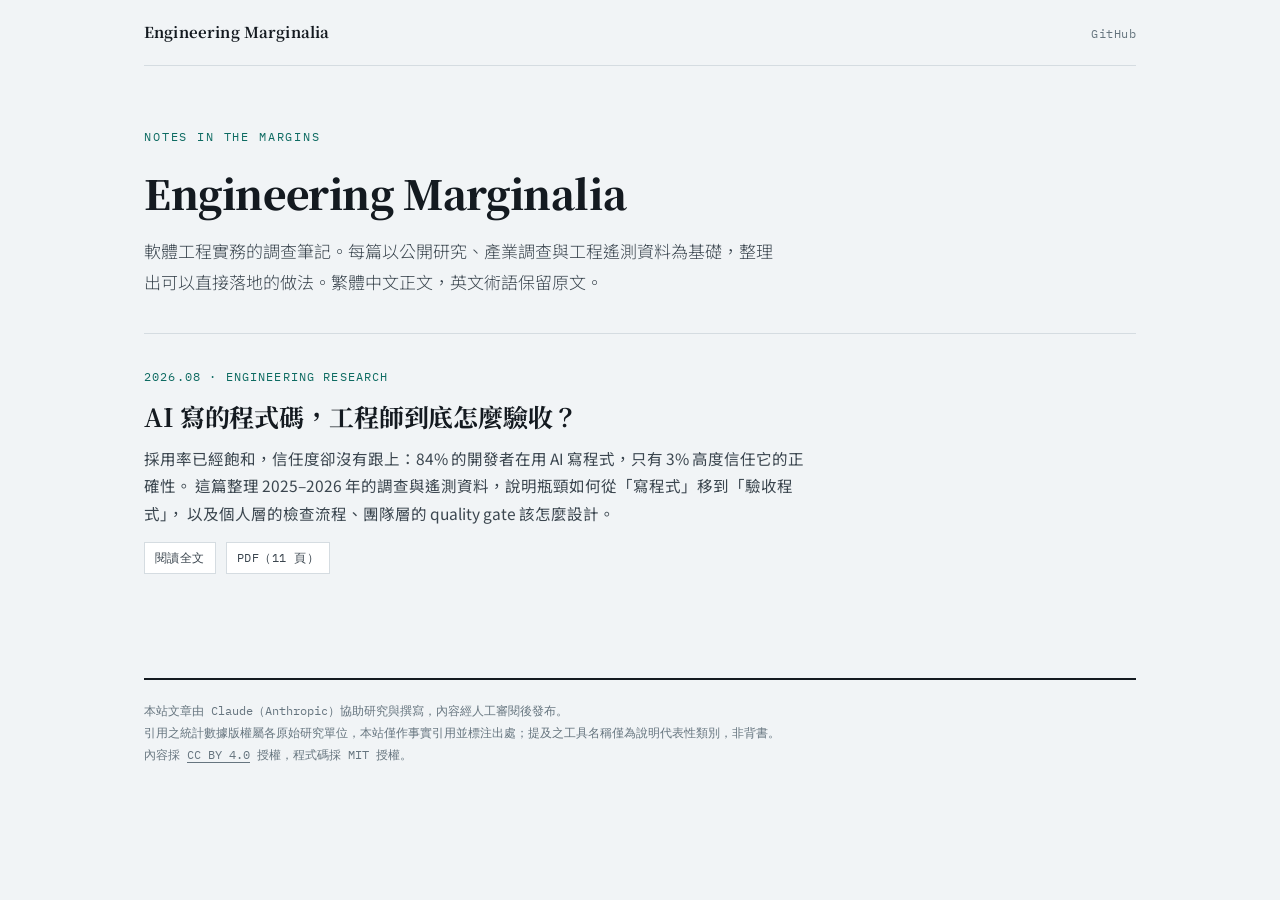
==== index.html @ b9bf13d9 "chore: initial commit - static site, no build step; deployable on github pages as-is - assets/style." ====
<!doctype html>
<html lang="zh-Hant">
<head>
<meta charset="utf-8">
<meta name="viewport" content="width=device-width, initial-scale=1">
<title>Engineering Marginalia</title>
<meta name="description" content="軟體工程實務的調查筆記：以公開研究與遙測資料為基礎，整理成可落地的做法。">
<meta property="og:type" content="website">
<meta property="og:title" content="Engineering Marginalia">
<link rel="preconnect" href="https://fonts.googleapis.com">
<link rel="preconnect" href="https://fonts.gstatic.com" crossorigin>
<link rel="stylesheet" href="https://fonts.googleapis.com/css2?family=IBM+Plex+Mono:wght@400;500;600&family=Noto+Sans+TC:wght@300;400;500;700&family=Noto+Serif+TC:wght@600;700;900&display=swap">
<link rel="stylesheet" href="assets/style.css">
</head>
<body>
<div class="wrap">

<nav class="sitenav">
  <a class="brand" href="./">Engineering Marginalia</a>
  <span class="links">
    <a href="https://github.com/obafgkm42/engineering-marginalia">GitHub</a>
  </span>
</nav>

<header class="index-head">
  <p class="kicker">Notes in the margins</p>
  <h1>Engineering Marginalia</h1>
  <p class="dek">軟體工程實務的調查筆記。每篇以公開研究、產業調查與工程遙測資料為基礎，整理出可以直接落地的做法。繁體中文正文，英文術語保留原文。</p>
</header>

<!-- ===== 文章列表：新增文章時在最上方插入一個 <li> ===== -->
<ul class="postlist">

  <li>
    <span class="post-date">2026.08 · Engineering Research</span>
    <h2 class="post-title">
      <a href="posts/2026-08-ai-coding-quality-assurance/">AI 寫的程式碼，工程師到底怎麼驗收？</a>
    </h2>
    <p class="post-dek">
      採用率已經飽和，信任度卻沒有跟上：84% 的開發者在用 AI 寫程式，只有 3% 高度信任它的正確性。
      這篇整理 2025–2026 年的調查與遙測資料，說明瓶頸如何從「寫程式」移到「驗收程式」，
      以及個人層的檢查流程、團隊層的 quality gate 該怎麼設計。
    </p>
    <p class="post-links">
      <a href="posts/2026-08-ai-coding-quality-assurance/">閱讀全文</a>
      <a href="posts/2026-08-ai-coding-quality-assurance/ai-coding-quality-assurance.pdf">PDF（11 頁）</a>
    </p>
  </li>

</ul>

<footer class="sitefoot">
  本站文章由 Claude（Anthropic）協助研究與撰寫，內容經人工審閱後發布。<br>
  引用之統計數據版權屬各原始研究單位，本站僅作事實引用並標注出處；提及之工具名稱僅為說明代表性類別，非背書。<br>
  內容採 <a href="https://creativecommons.org/licenses/by/4.0/deed.zh-hant">CC BY 4.0</a> 授權，程式碼採 MIT 授權。
</footer>

</div>
</body>
</html>
---- assets/style.css ----
/* ==========================================================================
   工程調查筆記 — 共用設計系統
   單一樣式表，供索引頁與所有文章使用。無建置步驟、無外部依賴（字型除外）。
   改配色只需要動 :root 與 dark 兩組 token。
   ========================================================================== */

:root{
  --paper:#F1F4F6;
  --surface:#FFFFFF;
  --surface-2:#E8EDF0;
  --ink:#141A20;
  --ink-2:#3B464F;
  --muted:#66757F;
  --line:#D5DCE1;
  --line-soft:#E4E9ED;
  --accent:#0E6B62;
  --accent-ink:#0A5952;
  --accent-soft:#DFEDEA;
  --warn:#96600A;
  --crit:#A33A2D;
  --good:#2E6B46;

  /* 字型：Google Fonts 為漸進增強，載入失敗時退回系統中文字型 */
  --f-display:"Noto Serif TC","Noto Serif CJK TC","Songti TC",Georgia,serif;
  --f-body:"Noto Sans TC","Noto Sans CJK TC","PingFang TC","Microsoft JhengHei",
           -apple-system,BlinkMacSystemFont,"Segoe UI",sans-serif;
  --f-mono:"IBM Plex Mono",ui-monospace,SFMono-Regular,Menlo,Consolas,monospace;
}

@media (prefers-color-scheme: dark){
  :root:not([data-theme="light"]){
    --paper:#0D1216;
    --surface:#141B21;
    --surface-2:#1B242B;
    --ink:#E7ECEF;
    --ink-2:#B4C0C8;
    --muted:#8797A1;
    --line:#25313A;
    --line-soft:#1D262D;
    --accent:#54C7B7;
    --accent-ink:#7FDACD;
    --accent-soft:#0F2E2B;
    --warn:#DFA74C;
    --crit:#E0847A;
    --good:#71C193;
  }
}
:root[data-theme="dark"]{
  --paper:#0D1216;
  --surface:#141B21;
  --surface-2:#1B242B;
  --ink:#E7ECEF;
  --ink-2:#B4C0C8;
  --muted:#8797A1;
  --line:#25313A;
  --line-soft:#1D262D;
  --accent:#54C7B7;
  --accent-ink:#7FDACD;
  --accent-soft:#0F2E2B;
  --warn:#DFA74C;
  --crit:#E0847A;
  --good:#71C193;
}

*{box-sizing:border-box}
html{scroll-behavior:smooth}
@media (prefers-reduced-motion: reduce){
  html{scroll-behavior:auto}
  *{animation-duration:.01ms !important;transition-duration:.01ms !important}
}

body{
  margin:0;
  background:var(--paper);
  color:var(--ink);
  font-family:var(--f-body);
  font-weight:400;
  font-size:16px;
  line-height:1.9;
  -webkit-font-smoothing:antialiased;
  text-rendering:optimizeLegibility;
}
.wrap{max-width:1040px;margin:0 auto;padding:0 24px 96px}
.col{max-width:720px}

/* ---------- 站台導覽 ---------- */
.sitenav{
  border-bottom:1px solid var(--line);
  padding:18px 0;
  display:flex;align-items:baseline;justify-content:space-between;gap:16px;
  flex-wrap:wrap;
}
.sitenav .brand{
  font-family:var(--f-display);font-weight:700;font-size:15px;
  color:var(--ink);text-decoration:none;letter-spacing:.01em;
}
.sitenav .brand:hover{color:var(--accent-ink)}
.sitenav .links{
  display:flex;gap:20px;
  font-family:var(--f-mono);font-size:12px;letter-spacing:.04em;
}
.sitenav .links a{color:var(--muted);text-decoration:none}
.sitenav .links a:hover{color:var(--accent-ink)}

/* ---------- 標題區 ---------- */
.mast{
  border-bottom:1px solid var(--line);
  padding:56px 0 34px;
  margin-bottom:48px;
}
.kicker{
  font-family:var(--f-mono);
  font-size:11.5px;letter-spacing:.16em;text-transform:uppercase;
  color:var(--accent);margin:0 0 20px;
}
h1{
  font-family:var(--f-display);font-weight:900;
  font-size:clamp(30px,5.2vw,46px);line-height:1.28;letter-spacing:-.01em;
  margin:0 0 18px;text-wrap:balance;
}
.dek{
  font-size:17px;line-height:1.85;color:var(--ink-2);
  max-width:640px;margin:0 0 28px;font-weight:300;
}
.meta{
  display:flex;flex-wrap:wrap;gap:10px 28px;
  font-family:var(--f-mono);font-size:12px;color:var(--muted);
}
.meta b{color:var(--ink-2);font-weight:500}

/* ---------- 文章結構 ---------- */
section{margin:0 0 64px}
.sec-head{
  display:flex;align-items:baseline;gap:16px;
  border-top:2px solid var(--ink);
  padding-top:14px;margin-bottom:26px;
}
.sec-num{
  font-family:var(--f-mono);font-size:12px;font-weight:600;
  color:var(--accent);letter-spacing:.08em;flex:none;padding-top:6px;
}
h2{
  font-family:var(--f-display);font-weight:700;
  font-size:clamp(21px,3.2vw,27px);line-height:1.45;
  margin:0;letter-spacing:-.005em;text-wrap:balance;
}
h3{
  font-family:var(--f-display);font-weight:700;
  font-size:18px;line-height:1.6;margin:36px 0 12px;color:var(--ink);
}
h4{
  font-family:var(--f-mono);font-weight:600;font-size:12px;
  letter-spacing:.1em;text-transform:uppercase;color:var(--muted);
  margin:28px 0 10px;
}
p{margin:0 0 16px;max-width:720px}
.lead{font-size:16.5px;color:var(--ink-2)}
ul,ol{margin:0 0 18px;padding-left:22px;max-width:720px}
li{margin-bottom:9px}
li::marker{color:var(--accent)}
strong{font-weight:700;color:var(--ink)}
a{color:var(--accent-ink);text-underline-offset:3px;text-decoration-thickness:1px}
a:focus-visible{outline:2px solid var(--accent);outline-offset:3px;border-radius:2px}

/* 英文術語：本站的核心排版裝置，中文正文中的原文術語以等寬呈現 */
.en{
  font-family:var(--f-mono);font-size:.88em;font-weight:500;
  letter-spacing:-.01em;color:var(--ink-2);white-space:nowrap;
}

/* ---------- 數據讀數卡 ---------- */
.readouts{
  display:grid;grid-template-columns:repeat(auto-fit,minmax(212px,1fr));
  gap:1px;background:var(--line);border:1px solid var(--line);margin:0 0 24px;
}
.ro{background:var(--surface);padding:20px 18px 17px}
.ro .n{
  font-family:var(--f-mono);font-weight:600;font-size:31px;line-height:1.1;
  letter-spacing:-.02em;font-variant-numeric:tabular-nums;
  color:var(--ink);display:block;margin-bottom:9px;
}
.ro.up .n{color:var(--crit)}
.ro.down .n{color:var(--warn)}
.ro .l{font-size:13.5px;line-height:1.65;color:var(--ink-2);display:block;margin-bottom:8px}
.ro .s{font-family:var(--f-mono);font-size:10.5px;letter-spacing:.05em;color:var(--muted);text-transform:uppercase}

/* ---------- 提示框 ---------- */
.note{
  background:var(--surface);border:1px solid var(--line);
  border-left:3px solid var(--accent);
  padding:18px 20px;margin:0 0 24px;
}
.note.warn{border-left-color:var(--warn)}
.note.crit{border-left-color:var(--crit)}
.note p:last-child{margin-bottom:0}
.note h4{margin-top:0}

/* ---------- 表格 ---------- */
.tw{overflow-x:auto;margin:0 0 12px;border:1px solid var(--line);background:var(--surface)}
table{border-collapse:collapse;width:100%;min-width:620px;font-size:14px;line-height:1.7}
th,td{text-align:left;padding:11px 14px;border-bottom:1px solid var(--line-soft);vertical-align:top}
thead th{
  background:var(--surface-2);
  font-family:var(--f-mono);font-size:11px;font-weight:600;
  letter-spacing:.08em;text-transform:uppercase;color:var(--ink-2);
  border-bottom:1px solid var(--line);white-space:nowrap;
}
tbody tr:last-child td{border-bottom:none}
td.gate{font-family:var(--f-mono);font-weight:600;color:var(--accent);white-space:nowrap;font-size:12.5px}
caption{caption-side:bottom;text-align:left;font-size:12px;color:var(--muted);padding:10px 2px;line-height:1.6}

/* ---------- 檢查清單 ---------- */
.check{list-style:none;padding:0;margin:0 0 20px;max-width:720px}
.check li{
  display:flex;gap:13px;padding:12px 0;border-bottom:1px solid var(--line-soft);
  margin:0;line-height:1.75;
}
.check li:last-child{border-bottom:none}
.check .box{flex:none;width:15px;height:15px;margin-top:6px;border:1.5px solid var(--muted);border-radius:2px}
.check b{display:block;font-weight:700;margin-bottom:2px}
.check span.d{color:var(--ink-2);font-size:14.5px}

/* ---------- 流程階梯 ---------- */
.ladder{display:flex;flex-direction:column;gap:1px;background:var(--line);border:1px solid var(--line);margin:0 0 14px}
.rung{background:var(--surface);display:grid;grid-template-columns:74px 1fr;gap:16px;padding:14px 16px;align-items:start}
.rung .g{font-family:var(--f-mono);font-size:12px;font-weight:600;color:var(--accent);letter-spacing:.04em;padding-top:2px}
.rung .t{font-weight:500;font-size:14.5px;line-height:1.7}
.rung .t em{display:block;font-style:normal;color:var(--muted);font-size:13px;margin-top:3px;font-family:var(--f-mono)}

/* ---------- 來源清單 ---------- */
.src{font-size:13.5px;line-height:1.8}
.src li{margin-bottom:11px;color:var(--ink-2)}
.tag{
  font-family:var(--f-mono);font-size:10px;letter-spacing:.08em;text-transform:uppercase;
  color:var(--muted);border:1px solid var(--line);padding:2px 6px;margin-right:8px;
  display:inline-block;vertical-align:1px;
}
hr.end{border:none;border-top:2px solid var(--ink);margin:56px 0 20px}
.foot{font-family:var(--f-mono);font-size:11.5px;color:var(--muted);line-height:1.9}

/* ==========================================================================
   索引頁
   ========================================================================== */
.index-head{border-bottom:1px solid var(--line);padding:60px 0 36px;margin-bottom:0}
.index-head h1{font-size:clamp(28px,4.6vw,40px);margin-bottom:16px}
.index-head .dek{margin-bottom:0}

.postlist{list-style:none;padding:0;margin:0;max-width:820px}
.postlist > li{
  border-bottom:1px solid var(--line);
  padding:32px 0;margin:0;
}
.postlist > li:last-child{border-bottom:none}
.post-date{
  font-family:var(--f-mono);font-size:11.5px;letter-spacing:.1em;
  color:var(--accent);text-transform:uppercase;display:block;margin-bottom:10px;
}
.post-title{
  font-family:var(--f-display);font-weight:700;font-size:clamp(20px,3vw,25px);
  line-height:1.45;margin:0 0 10px;text-wrap:balance;
}
.post-title a{color:var(--ink);text-decoration:none}
.post-title a:hover{color:var(--accent-ink);text-decoration:underline;text-underline-offset:4px}
.post-dek{color:var(--ink-2);font-size:15.5px;line-height:1.8;margin:0 0 14px;max-width:660px}
.post-links{display:flex;flex-wrap:wrap;gap:8px 10px;font-family:var(--f-mono);font-size:11.5px}
.post-links a{
  color:var(--ink-2);text-decoration:none;
  border:1px solid var(--line);padding:4px 10px;letter-spacing:.04em;
  background:var(--surface);
}
.post-links a:hover{border-color:var(--accent);color:var(--accent-ink)}

.sitefoot{
  border-top:2px solid var(--ink);margin-top:56px;padding-top:20px;
  font-family:var(--f-mono);font-size:11.5px;color:var(--muted);line-height:1.9;
}
.sitefoot a{color:var(--muted)}

/* ---------- 手機 ---------- */
@media (max-width:640px){
  body{font-size:15.5px;line-height:1.85}
  .rung{grid-template-columns:1fr;gap:6px}
  .mast{padding-top:40px}
  .wrap{padding-bottom:64px}
}

/* ==========================================================================
   列印 / PDF —— 瀏覽器 Ctrl+P 與 tools/build_pdf.py 共用同一份規則
   ========================================================================== */
@media print{
  @page{size:A4;margin:18mm 16mm 20mm 16mm}
  html{-webkit-print-color-adjust:exact;print-color-adjust:exact}
  body{background:#FFFFFF !important;font-size:10.4pt;line-height:1.85}
  .wrap{max-width:none;padding:0}
  .col{max-width:none}
  p,ul,ol,.check,table{max-width:none}
  .sitenav,.no-print{display:none !important}

  .mast{padding-top:0;margin-bottom:26pt;page-break-after:avoid}
  h1{font-size:25pt;line-height:1.3}
  .dek{font-size:11pt;max-width:none}
  .meta{font-size:8.4pt;gap:4pt 18pt}

  section{margin-bottom:22pt}
  .sec-head{page-break-after:avoid;break-after:avoid;margin-bottom:12pt;padding-top:8pt}
  h2{font-size:15.5pt}
  h3{font-size:12pt;margin:16pt 0 6pt;page-break-after:avoid;break-after:avoid}
  h4{font-size:8.4pt;margin:12pt 0 5pt;page-break-after:avoid;break-after:avoid}
  p{margin-bottom:8pt}
  .lead{font-size:10.8pt}
  li{margin-bottom:4pt}
  ul,ol{margin-bottom:9pt}

  .readouts{grid-template-columns:repeat(2,1fr);page-break-inside:avoid;break-inside:avoid;margin-bottom:12pt}
  .ro{padding:10pt 11pt 9pt}
  .ro .n{font-size:19pt;margin-bottom:5pt}
  .ro .l{font-size:9pt;line-height:1.6;margin-bottom:4pt}
  .ro .s{font-size:7.2pt}

  .note{padding:10pt 12pt;margin-bottom:12pt;page-break-inside:avoid;break-inside:avoid}
  .tw{margin-bottom:8pt;overflow:visible}
  table{min-width:0;font-size:8.9pt;line-height:1.6}
  th,td{padding:5pt 7pt}
  thead{display:table-header-group}
  tr{page-break-inside:avoid;break-inside:avoid}
  thead th{font-size:7.6pt}
  caption{font-size:8pt;padding:5pt 0}

  .ladder{page-break-inside:avoid;break-inside:avoid}
  .rung{padding:7pt 10pt;grid-template-columns:60px 1fr;gap:10pt}
  .rung .t{font-size:9.4pt}
  .rung .t em{font-size:8.4pt}

  .check li{padding:6pt 0;page-break-inside:avoid;break-inside:avoid;gap:8pt}
  .check span.d{font-size:9.2pt}
  .check .box{width:10px;height:10px;margin-top:4px}

  a{color:#0A5952;text-decoration:none}
  .src{font-size:8.8pt}
  .src li{margin-bottom:6pt;page-break-inside:avoid}
  .tag{font-size:7pt}
  .foot{font-size:8pt}
  hr.end{margin:22pt 0 10pt}
}
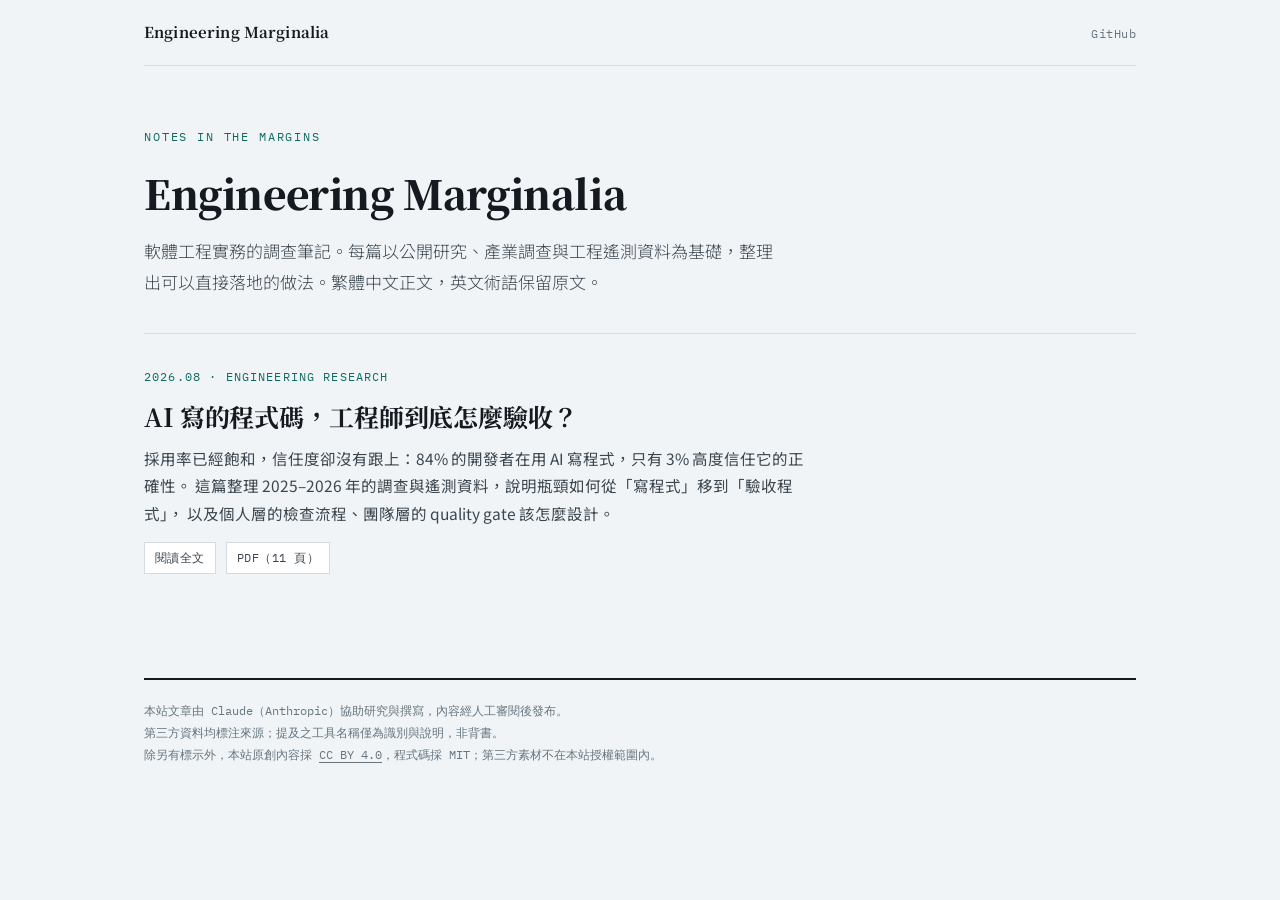
==== commit d4b00b2e: "docs: clarify publishing and compliance guidance" ====
--- a/index.html
+++ b/index.html
@@ -51,8 +51,8 @@
 
 <footer class="sitefoot">
   本站文章由 Claude（Anthropic）協助研究與撰寫，內容經人工審閱後發布。<br>
-  引用之統計數據版權屬各原始研究單位，本站僅作事實引用並標注出處；提及之工具名稱僅為說明代表性類別，非背書。<br>
-  內容採 <a href="https://creativecommons.org/licenses/by/4.0/deed.zh-hant">CC BY 4.0</a> 授權，程式碼採 MIT 授權。
+  第三方資料均標注來源；提及之工具名稱僅為識別與說明，非背書。<br>
+  除另有標示外，本站原創內容採 <a href="https://creativecommons.org/licenses/by/4.0/deed.zh-hant">CC BY 4.0</a>，程式碼採 MIT；第三方素材不在本站授權範圍內。
 </footer>
 
 </div>
--- a/assets/style.css
+++ b/assets/style.css
@@ -183,6 +183,12 @@
 .ro.down .n{color:var(--warn)}
 .ro .l{font-size:13.5px;line-height:1.65;color:var(--ink-2);display:block;margin-bottom:8px}
 .ro .s{font-family:var(--f-mono);font-size:10.5px;letter-spacing:.05em;color:var(--muted);text-transform:uppercase}
+/* auto-fit 在 720px 欄寬下最多 3 欄：4 張會排成 3+1，孤兒格露出容器的 --line
+   底色。改為 2×2（與下方 print 規則一致）；5 張時讓末張補滿該列。 */
+@media (min-width:560px){
+  .readouts:has(.ro:nth-child(4):last-child){grid-template-columns:repeat(2,1fr)}
+  .readouts:has(.ro:nth-child(5):last-child) .ro:last-child{grid-column:span 2}
+}
 
 /* ---------- 提示框 ---------- */
 .note{
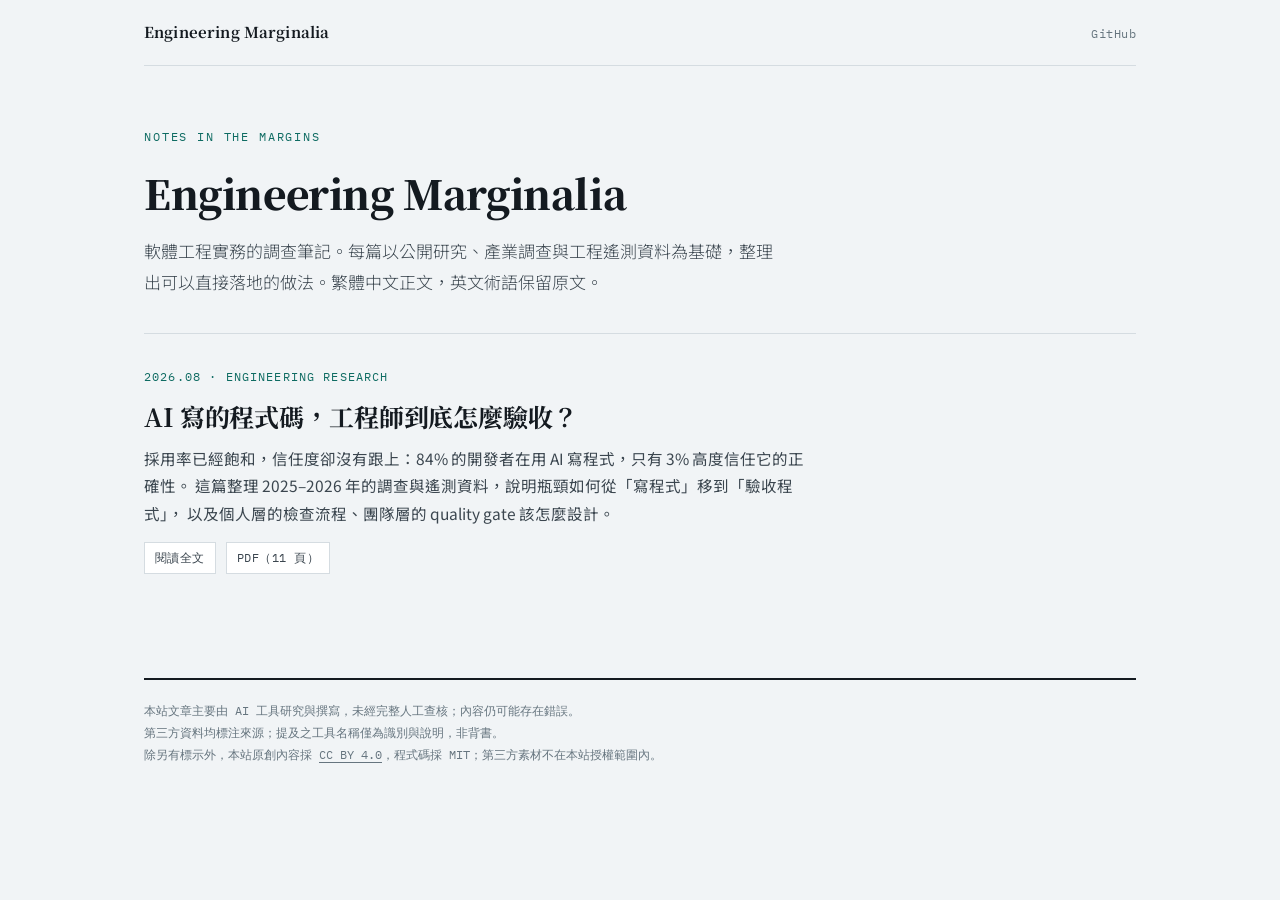
==== commit cc437b7d: "docs: correct AI authorship disclosure" ====
--- a/index.html
+++ b/index.html
@@ -50,7 +50,7 @@
 </ul>
 
 <footer class="sitefoot">
-  本站文章由 Claude（Anthropic）協助研究與撰寫，內容經人工審閱後發布。<br>
+  本站文章主要由 AI 工具研究與撰寫，未經完整人工查核；內容仍可能存在錯誤。<br>
   第三方資料均標注來源；提及之工具名稱僅為識別與說明，非背書。<br>
   除另有標示外，本站原創內容採 <a href="https://creativecommons.org/licenses/by/4.0/deed.zh-hant">CC BY 4.0</a>，程式碼採 MIT；第三方素材不在本站授權範圍內。
 </footer>
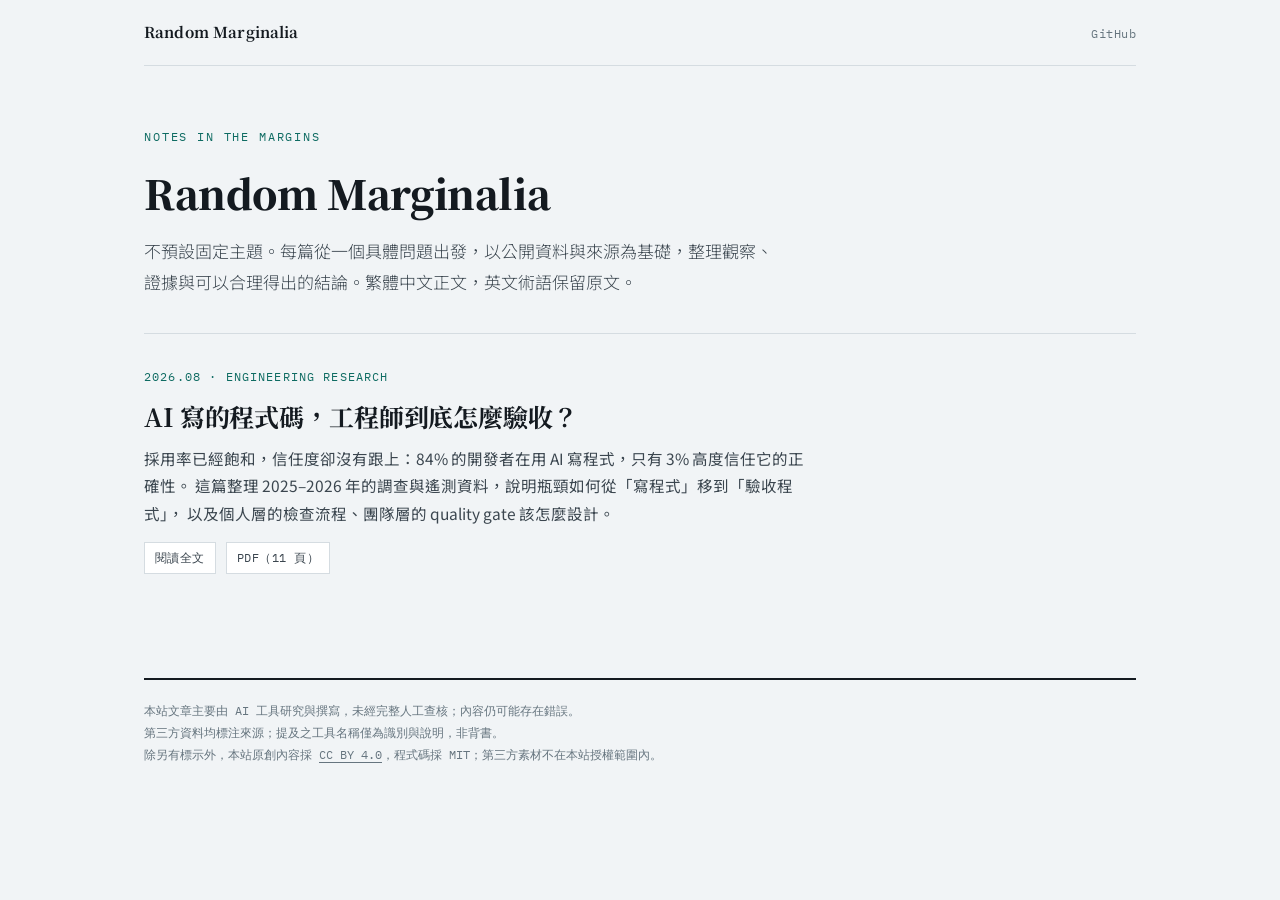
==== commit 9ada3a2e: "docs: rename site to Random Marginalia" ====
--- a/index.html
+++ b/index.html
@@ -3,10 +3,10 @@
 <head>
 <meta charset="utf-8">
 <meta name="viewport" content="width=device-width, initial-scale=1">
-<title>Engineering Marginalia</title>
-<meta name="description" content="軟體工程實務的調查筆記：以公開研究與遙測資料為基礎，整理成可落地的做法。">
+<title>Random Marginalia</title>
+<meta name="description" content="以公開資料與來源為基礎的跨題材調查筆記。">
 <meta property="og:type" content="website">
-<meta property="og:title" content="Engineering Marginalia">
+<meta property="og:title" content="Random Marginalia">
 <link rel="preconnect" href="https://fonts.googleapis.com">
 <link rel="preconnect" href="https://fonts.gstatic.com" crossorigin>
 <link rel="stylesheet" href="https://fonts.googleapis.com/css2?family=IBM+Plex+Mono:wght@400;500;600&family=Noto+Sans+TC:wght@300;400;500;700&family=Noto+Serif+TC:wght@600;700;900&display=swap">
@@ -16,16 +16,16 @@
 <div class="wrap">
 
 <nav class="sitenav">
-  <a class="brand" href="./">Engineering Marginalia</a>
+  <a class="brand" href="./">Random Marginalia</a>
   <span class="links">
-    <a href="https://github.com/obafgkm42/engineering-marginalia">GitHub</a>
+    <a href="https://github.com/obafgkm42/random-marginalia">GitHub</a>
   </span>
 </nav>
 
 <header class="index-head">
   <p class="kicker">Notes in the margins</p>
-  <h1>Engineering Marginalia</h1>
-  <p class="dek">軟體工程實務的調查筆記。每篇以公開研究、產業調查與工程遙測資料為基礎，整理出可以直接落地的做法。繁體中文正文，英文術語保留原文。</p>
+  <h1>Random Marginalia</h1>
+  <p class="dek">不預設固定主題。每篇從一個具體問題出發，以公開資料與來源為基礎，整理觀察、證據與可以合理得出的結論。繁體中文正文，英文術語保留原文。</p>
 </header>
 
 <!-- ===== 文章列表：新增文章時在最上方插入一個 <li> ===== -->
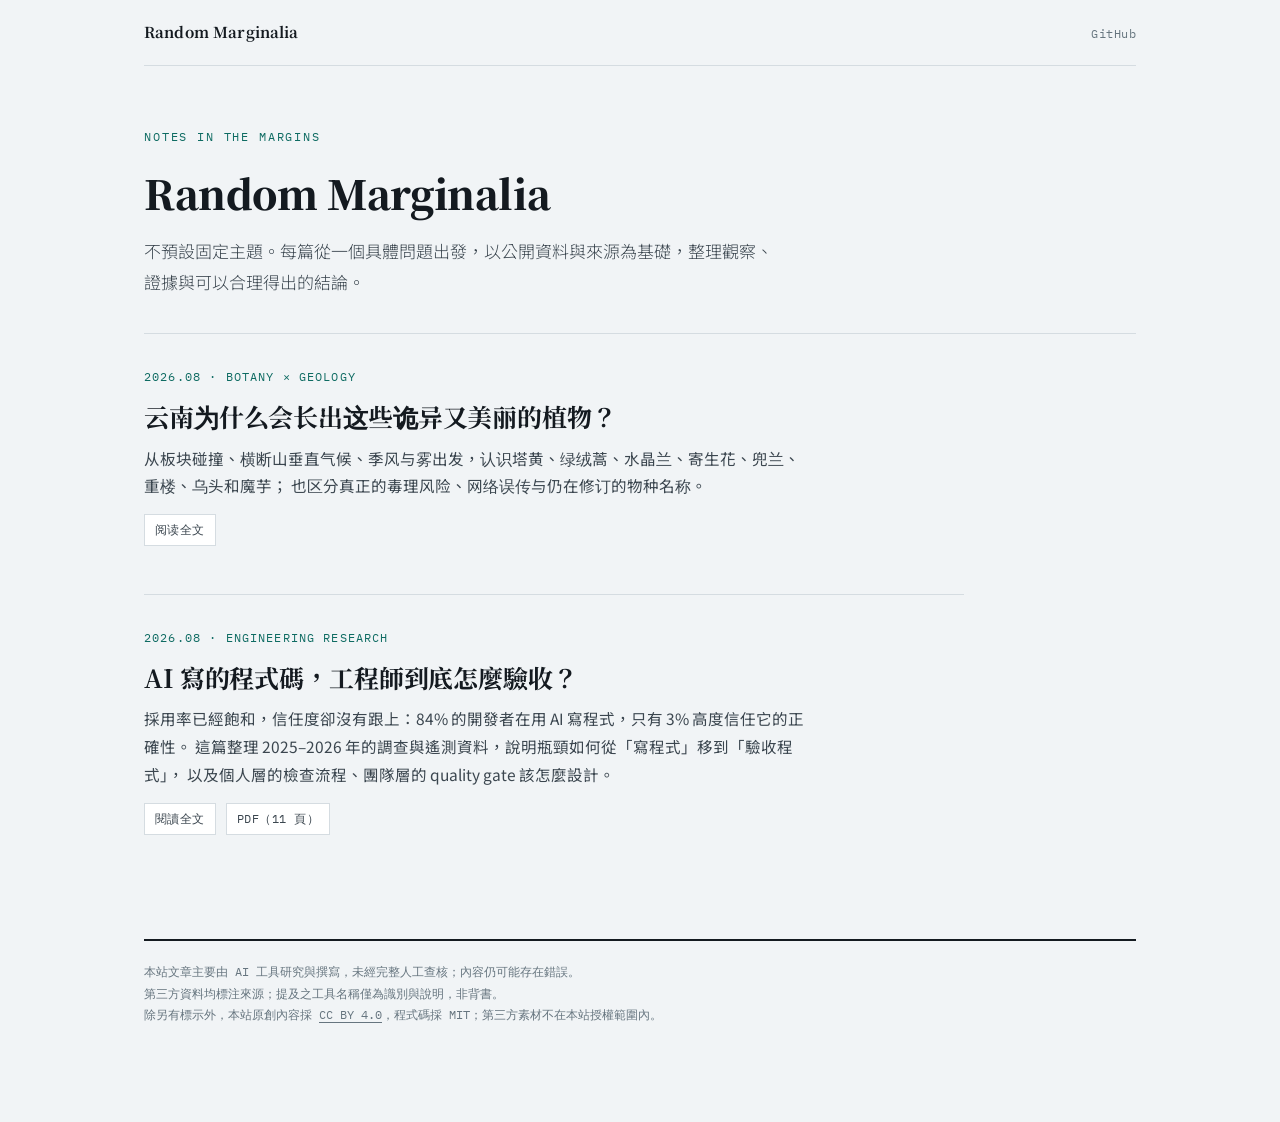
==== commit 5fa7dba4: "List Yunnan plants investigation" ====
--- a/index.html
+++ b/index.html
@@ -25,11 +25,25 @@
 <header class="index-head">
   <p class="kicker">Notes in the margins</p>
   <h1>Random Marginalia</h1>
-  <p class="dek">不預設固定主題。每篇從一個具體問題出發，以公開資料與來源為基礎，整理觀察、證據與可以合理得出的結論。繁體中文正文，英文術語保留原文。</p>
+  <p class="dek">不預設固定主題。每篇從一個具體問題出發，以公開資料與來源為基礎，整理觀察、證據與可以合理得出的結論。</p>
 </header>
 
 <!-- ===== 文章列表：新增文章時在最上方插入一個 <li> ===== -->
 <ul class="postlist">
+
+  <li>
+    <span class="post-date">2026.08 · Botany × Geology</span>
+    <h2 class="post-title">
+      <a href="posts/2026-08-yunnan-strange-plants/">云南为什么会长出这些诡异又美丽的植物？</a>
+    </h2>
+    <p class="post-dek">
+      从板块碰撞、横断山垂直气候、季风与雾出发，认识塔黄、绿绒蒿、水晶兰、寄生花、兜兰、重楼、乌头和魔芋；
+      也区分真正的毒理风险、网络误传与仍在修订的物种名称。
+    </p>
+    <p class="post-links">
+      <a href="posts/2026-08-yunnan-strange-plants/">阅读全文</a>
+    </p>
+  </li>
 
   <li>
     <span class="post-date">2026.08 · Engineering Research</span>
--- a/assets/style.css
+++ b/assets/style.css
@@ -25,6 +25,12 @@
   --f-body:"Noto Sans TC","Noto Sans CJK TC","PingFang TC","Microsoft JhengHei",
            -apple-system,BlinkMacSystemFont,"Segoe UI",sans-serif;
   --f-mono:"IBM Plex Mono",ui-monospace,SFMono-Regular,Menlo,Consolas,monospace;
+}
+
+html[lang="zh-Hans"]{
+  --f-display:"Noto Serif SC","Noto Serif CJK SC","Songti SC",Georgia,serif;
+  --f-body:"Noto Sans SC","Noto Sans CJK SC","PingFang SC","Microsoft YaHei",
+           -apple-system,BlinkMacSystemFont,"Segoe UI",sans-serif;
 }
 
 @media (prefers-color-scheme: dark){
@@ -168,6 +174,22 @@
   letter-spacing:-.01em;color:var(--ink-2);white-space:nowrap;
 }
 
+/* ---------- 圖片與圖說 ---------- */
+.photo-grid{
+  display:grid;grid-template-columns:repeat(2,minmax(0,1fr));
+  gap:14px;margin:0 0 24px;
+}
+.photo{
+  margin:0;background:var(--surface);border:1px solid var(--line);
+  break-inside:avoid;
+}
+.photo img{display:block;width:100%;height:auto;background:var(--surface-2)}
+.photo figcaption{
+  padding:10px 12px 12px;font-size:11.5px;line-height:1.65;color:var(--muted);
+}
+.photo figcaption a{color:inherit}
+.photo-wide{max-width:720px;margin:0 0 24px}
+
 /* ---------- 數據讀數卡 ---------- */
 .readouts{
   display:grid;grid-template-columns:repeat(auto-fit,minmax(212px,1fr));
@@ -285,6 +307,7 @@
 /* ---------- 手機 ---------- */
 @media (max-width:640px){
   body{font-size:15.5px;line-height:1.85}
+  .photo-grid{grid-template-columns:1fr}
   .rung{grid-template-columns:1fr;gap:6px}
   .mast{padding-top:40px}
   .wrap{padding-bottom:64px}
@@ -317,6 +340,12 @@
   li{margin-bottom:4pt}
   ul,ol{margin-bottom:9pt}
 
+  .photo-grid{grid-template-columns:repeat(2,1fr);gap:8pt;margin-bottom:12pt}
+  .photo{page-break-inside:avoid;break-inside:avoid}
+  .photo img{max-height:120mm;object-fit:contain}
+  .photo figcaption{font-size:7.5pt;line-height:1.55;padding:5pt 6pt}
+  .photo-wide{max-width:none}
+
   .readouts{grid-template-columns:repeat(2,1fr);page-break-inside:avoid;break-inside:avoid;margin-bottom:12pt}
   .ro{padding:10pt 11pt 9pt}
   .ro .n{font-size:19pt;margin-bottom:5pt}
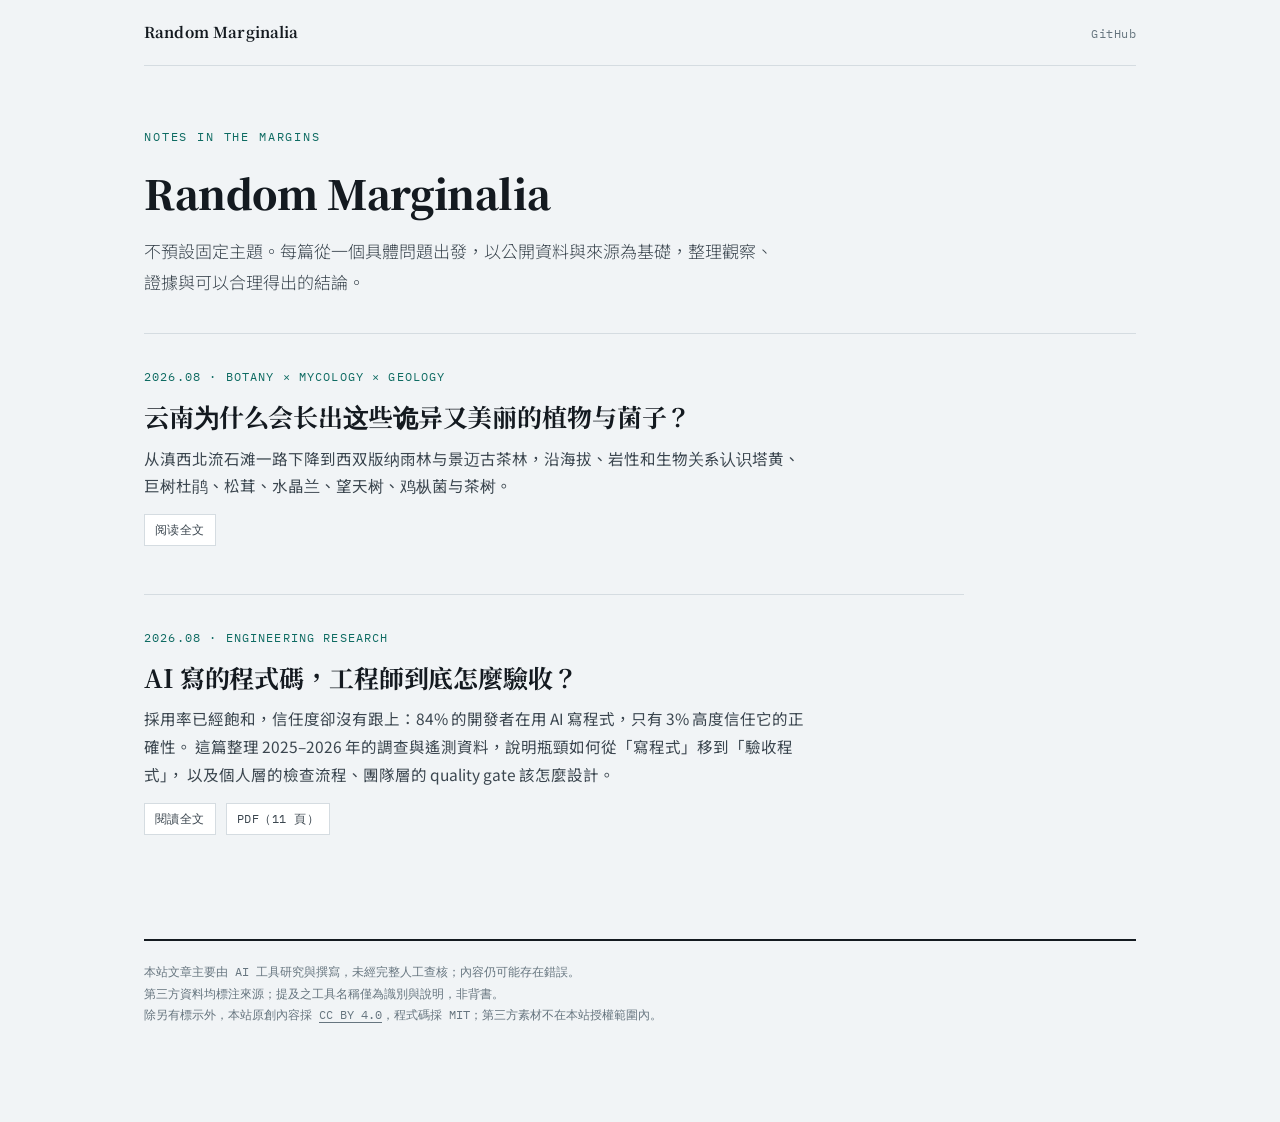
==== commit 7243be53: "docs: rewrite yunnan plants and fungi article AI authorship: Codex (OpenAI GPT-5)." ====
--- a/index.html
+++ b/index.html
@@ -32,13 +32,13 @@
 <ul class="postlist">
 
   <li>
-    <span class="post-date">2026.08 · Botany × Geology</span>
+    <span class="post-date">2026.08 · Botany × Mycology × Geology</span>
     <h2 class="post-title">
-      <a href="posts/2026-08-yunnan-strange-plants/">云南为什么会长出这些诡异又美丽的植物？</a>
+      <a href="posts/2026-08-yunnan-strange-plants/">云南为什么会长出这些诡异又美丽的植物与菌子？</a>
     </h2>
     <p class="post-dek">
-      从板块碰撞、横断山垂直气候、季风与雾出发，认识塔黄、绿绒蒿、水晶兰、寄生花、兜兰、重楼、乌头和魔芋；
-      也区分真正的毒理风险、网络误传与仍在修订的物种名称。
+      从滇西北流石滩一路下降到西双版纳雨林与景迈古茶林，沿海拔、岩性和生物关系认识塔黄、
+      巨树杜鹃、松茸、水晶兰、望天树、鸡枞菌与茶树。
     </p>
     <p class="post-links">
       <a href="posts/2026-08-yunnan-strange-plants/">阅读全文</a>
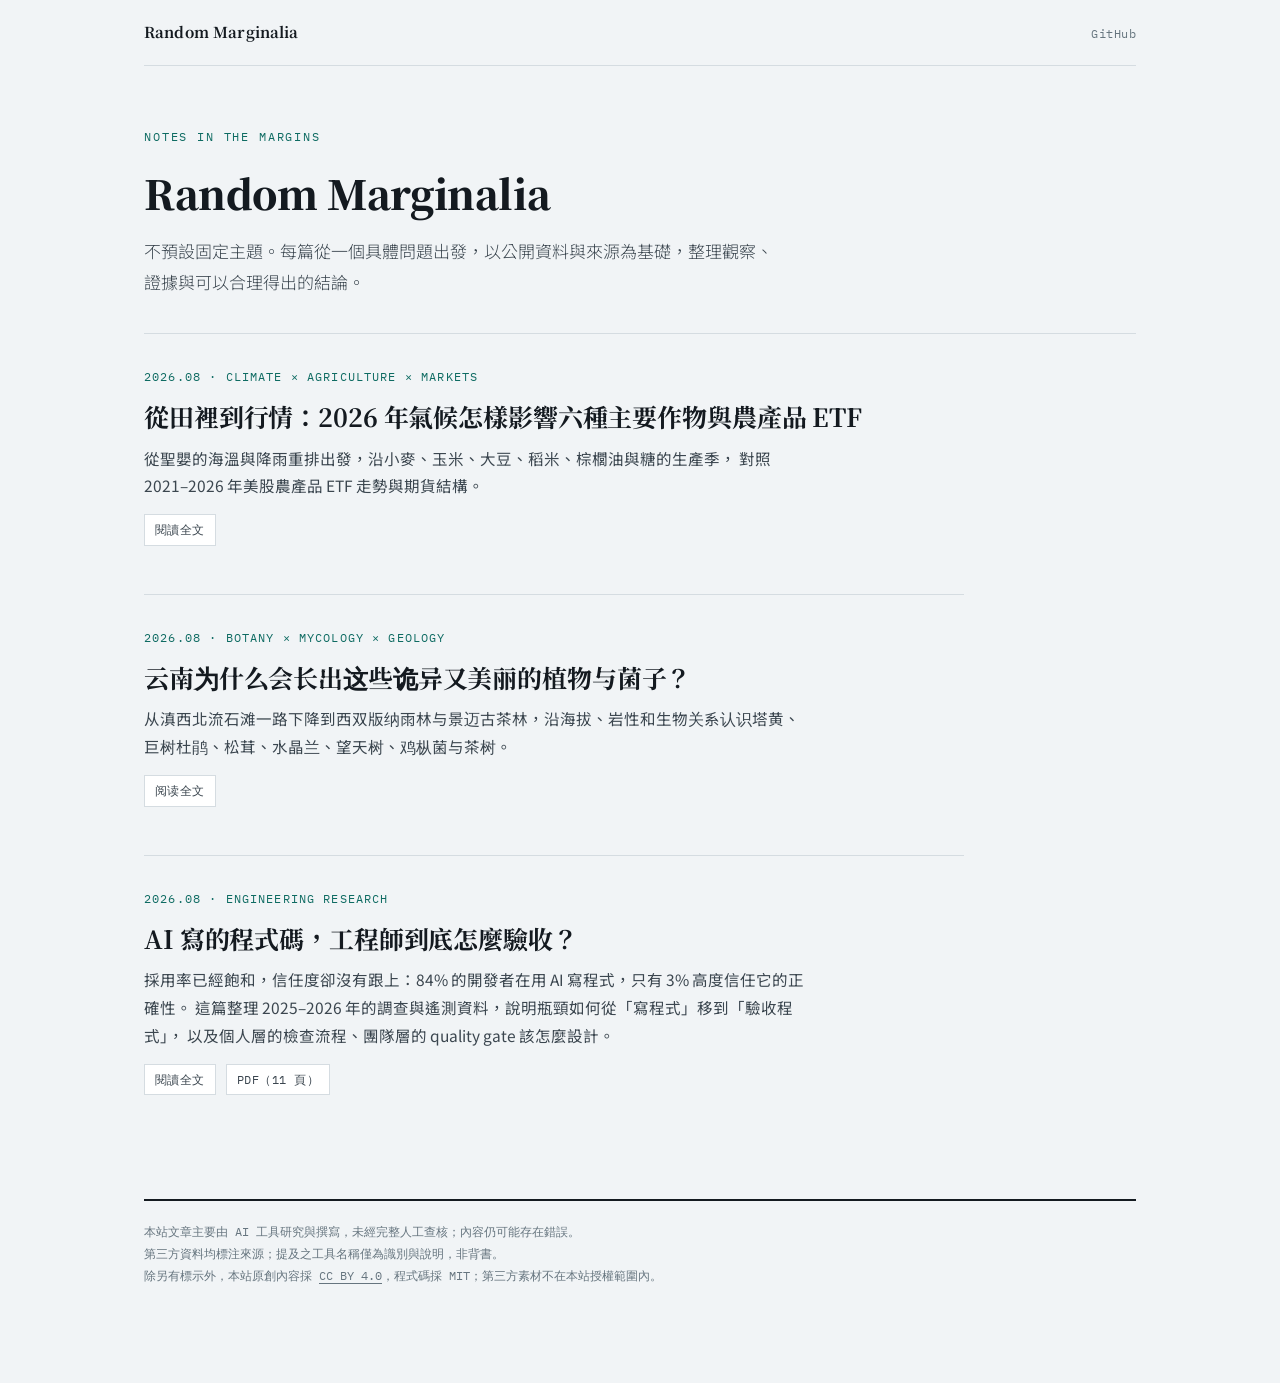
==== commit d9bacaa0: "feat: add climate and crop etf article draft" ====
--- a/index.html
+++ b/index.html
@@ -30,6 +30,20 @@
 
 <!-- ===== 文章列表：新增文章時在最上方插入一個 <li> ===== -->
 <ul class="postlist">
+
+  <li>
+    <span class="post-date">2026.08 · Climate × Agriculture × Markets</span>
+    <h2 class="post-title">
+      <a href="posts/2026-08-climate-crops-etfs/">從田裡到行情：2026 年氣候怎樣影響六種主要作物與農產品 ETF</a>
+    </h2>
+    <p class="post-dek">
+      從聖嬰的海溫與降雨重排出發，沿小麥、玉米、大豆、稻米、棕櫚油與糖的生產季，
+      對照 2021–2026 年美股農產品 ETF 走勢與期貨結構。
+    </p>
+    <p class="post-links">
+      <a href="posts/2026-08-climate-crops-etfs/">閱讀全文</a>
+    </p>
+  </li>
 
   <li>
     <span class="post-date">2026.08 · Botany × Mycology × Geology</span>
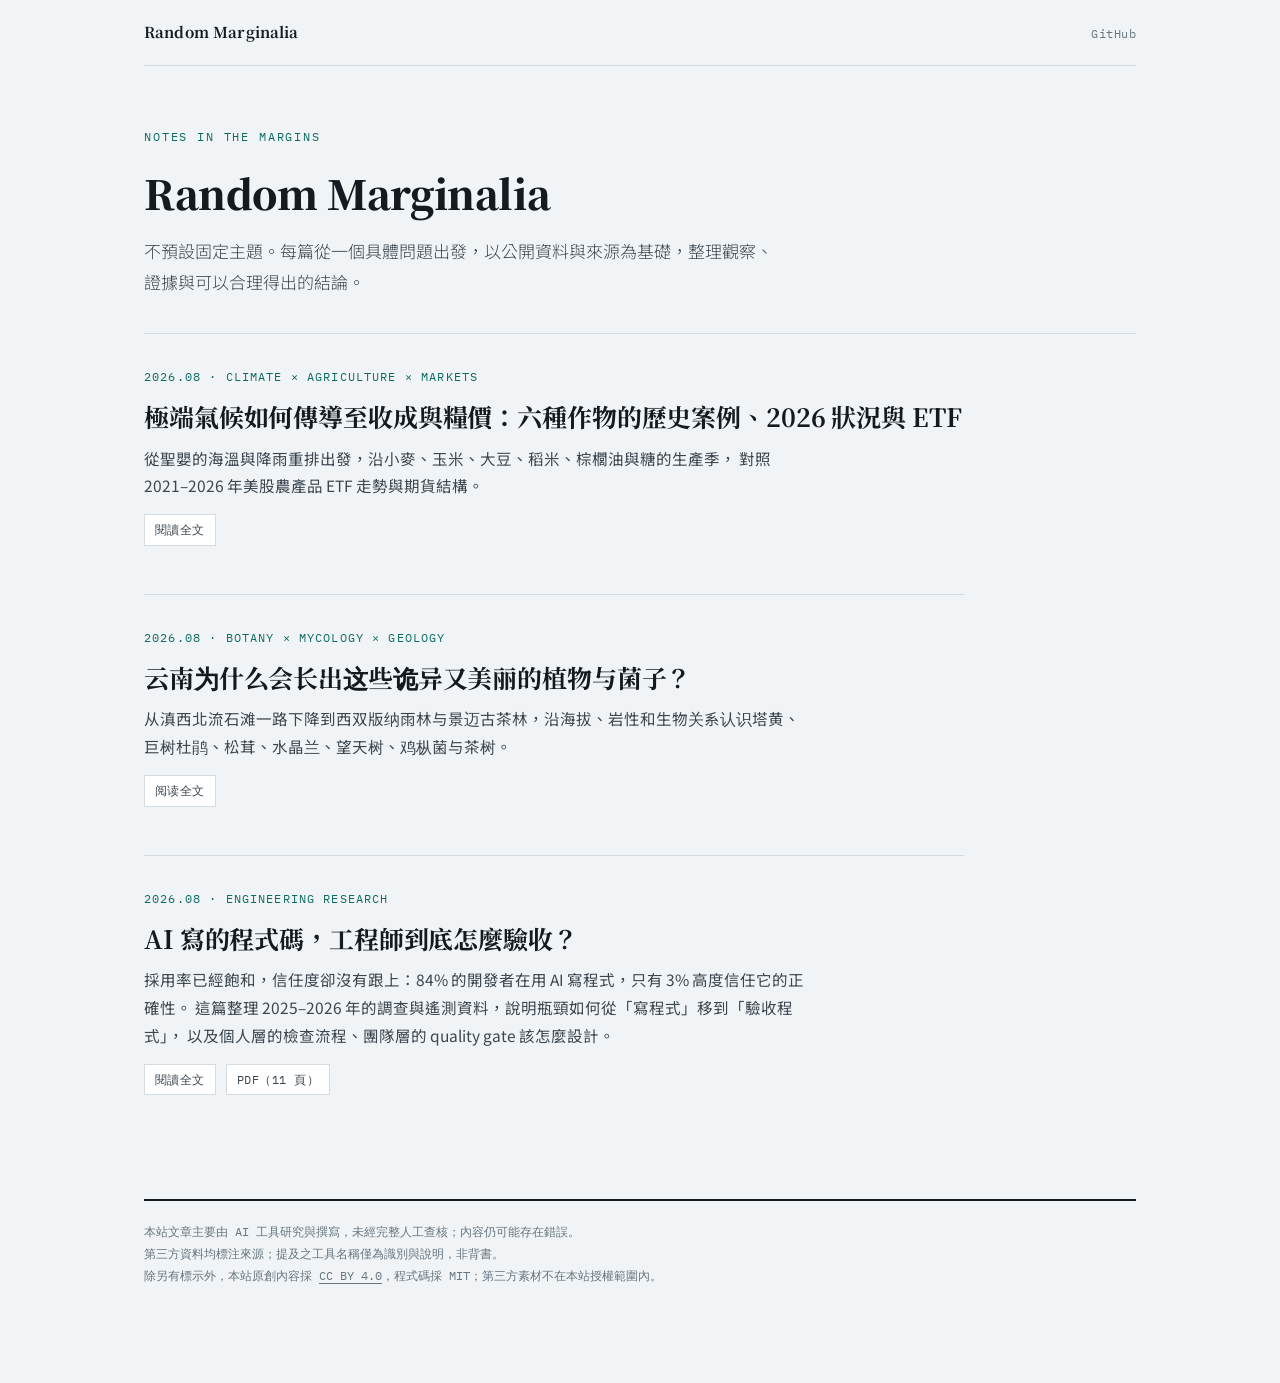
==== commit be6744a6: "docs: complete climate crop article review - expand the climate, crop, market analysis and source re" ====
--- a/index.html
+++ b/index.html
@@ -34,7 +34,7 @@
   <li>
     <span class="post-date">2026.08 · Climate × Agriculture × Markets</span>
     <h2 class="post-title">
-      <a href="posts/2026-08-climate-crops-etfs/">從田裡到行情：2026 年氣候怎樣影響六種主要作物與農產品 ETF</a>
+      <a href="posts/2026-08-climate-crops-etfs/">極端氣候如何傳導至收成與糧價：六種作物的歷史案例、2026 狀況與 ETF</a>
     </h2>
     <p class="post-dek">
       從聖嬰的海溫與降雨重排出發，沿小麥、玉米、大豆、稻米、棕櫚油與糖的生產季，
--- a/assets/style.css
+++ b/assets/style.css
@@ -190,6 +190,19 @@
 .photo figcaption a{color:inherit}
 .photo-wide{max-width:720px;margin:0 0 24px}
 
+/* ---------- 原創示意圖 ---------- */
+.diagram{
+  margin:0 0 24px;background:var(--surface);border:1px solid var(--line);
+  break-inside:avoid;
+}
+.diagram .canvas{overflow-x:auto}
+.diagram svg{display:block;width:100%;min-width:620px;height:auto}
+.diagram figcaption{
+  padding:10px 12px 12px;border-top:1px solid var(--line-soft);
+  font-size:11.5px;line-height:1.65;color:var(--muted);
+}
+.diagram figcaption a{color:inherit}
+
 /* ---------- 數據讀數卡 ---------- */
 .readouts{
   display:grid;grid-template-columns:repeat(auto-fit,minmax(212px,1fr));
@@ -307,6 +320,7 @@
 /* ---------- 手機 ---------- */
 @media (max-width:640px){
   body{font-size:15.5px;line-height:1.85}
+  .en{white-space:normal}
   .photo-grid{grid-template-columns:1fr}
   .rung{grid-template-columns:1fr;gap:6px}
   .mast{padding-top:40px}
@@ -342,6 +356,10 @@
 
   .photo-grid{grid-template-columns:repeat(2,1fr);gap:8pt;margin-bottom:12pt}
   .photo{page-break-inside:avoid;break-inside:avoid}
+  .diagram{page-break-inside:avoid;break-inside:avoid}
+  .diagram .canvas{overflow:visible}
+  .diagram svg{min-width:0}
+  .diagram figcaption{font-size:7.5pt;line-height:1.55;padding:5pt 6pt}
   .photo img{max-height:120mm;object-fit:contain}
   .photo figcaption{font-size:7.5pt;line-height:1.55;padding:5pt 6pt}
   .photo-wide{max-width:none}
@@ -372,8 +390,12 @@
 
   a{color:#0A5952;text-decoration:none}
   .src{font-size:8.8pt}
-  .src li{margin-bottom:6pt;page-break-inside:avoid}
+  .src li{margin-bottom:4pt;page-break-inside:avoid}
   .tag{font-size:7pt}
   .foot{font-size:8pt}
+  .sitefoot{
+    margin-top:8pt;padding-top:6pt;font-size:7.6pt;line-height:1.55;
+    page-break-inside:avoid;break-inside:avoid;
+  }
   hr.end{margin:22pt 0 10pt}
 }
